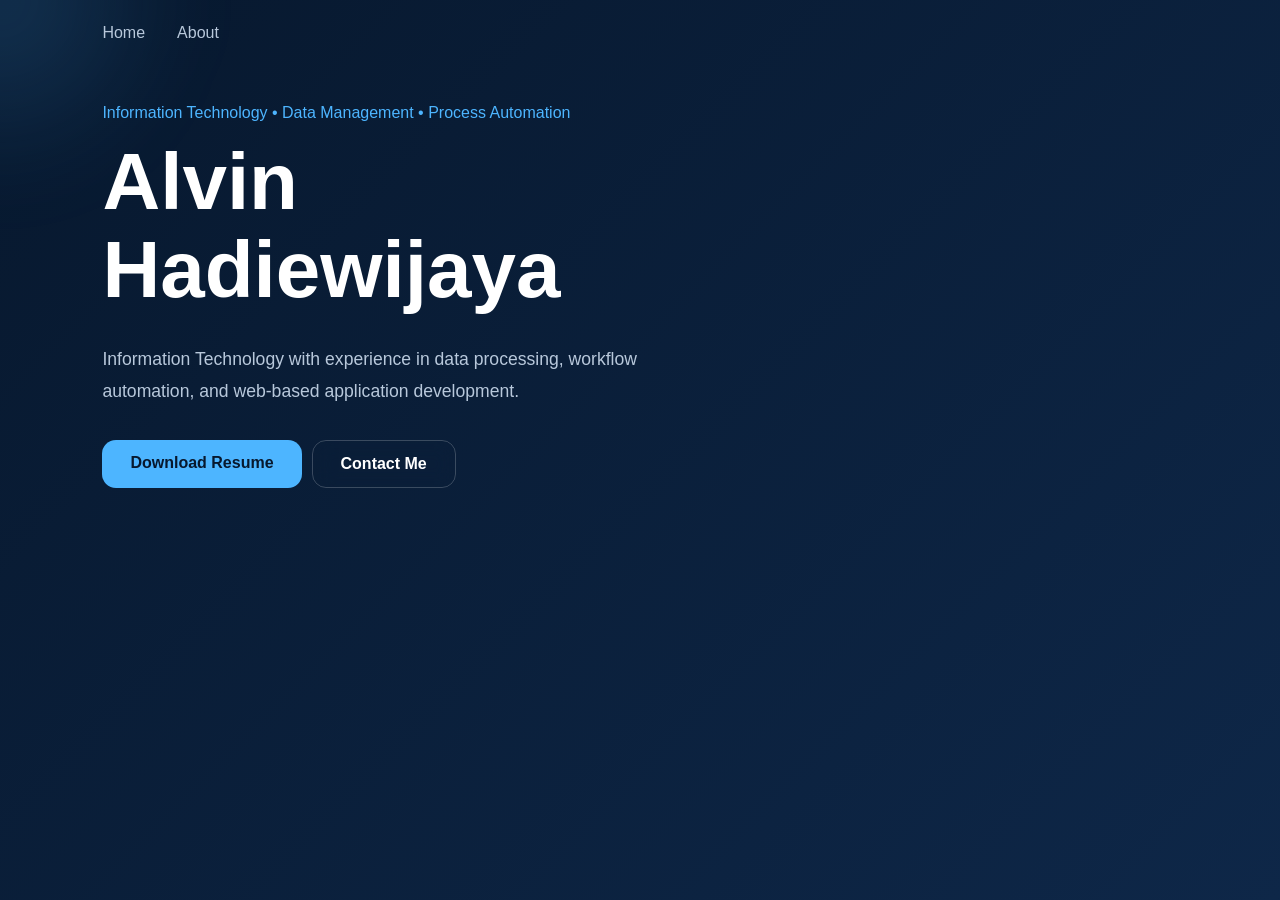
==== index.html @ e887e34e "Add files via upload" ====
<!DOCTYPE html>
<html lang="id">
<head>
    <meta charset="UTF-8">
    <meta name="viewport" content="width=device-width, initial-scale=1.0">
    <title>Alvin Hadiewijaya</title>

    <link rel="stylesheet" href="web.css">
</head>
<body>

    <div class="cursor-glow"></div>

    <header class="navbar">
        <nav>
            <a href="index.html">Home</a>
            <a href="About/about.html">About</a>
        </nav>
    </header>

    <main class="hero">

    <div class="hero-left">

    <p class="tagline reveal delay-1">
        Information Technology • Data Management • Process Automation
    </p>

    <h1 class="reveal delay-2">
        Alvin Hadiewijaya
    </h1>

    <p class="description reveal delay-3">
        Information Technology with experience in data
        processing, workflow automation, and web-based application
        development.
    </p>

    <div class="buttons reveal delay-4">
        <a
    href="assets/Alvin-Hadiewijaya-CV.pdf"
    download
    class="btn primary"
>
    Download Resume
</a>
        <a
    href="https://wa.me/6287883411409"
    target="_blank"
    rel="noopener noreferrer"
    class="btn secondary"
>
    Contact Me
</a>

</main>

    <script src="web.js"></script>

</body>
</html>
---- web.css ----
* {
    margin: 0;
    padding: 0;
    box-sizing: border-box;
}

:root {
    --dark-blue: #07182e;
    --card-blue: #0e2748;
    --light-blue: #4db5ff;
    --text: #ffffff;
    --text-soft: #b8c8db;
}

body {
    font-family: Arial, sans-serif;
    background: linear-gradient(135deg, #07182e, #0e2748);
    color: var(--text);
    min-height: 100vh;
    overflow-x: hidden;
}

.navbar {
    width: 100%;
    padding: 24px 8%;
    display: flex;
    justify-content: space-between;
    align-items: center;
}

.logo {
    font-size: 1.5rem;
    font-weight: 700;
    letter-spacing: 3px;
}

nav {
    display: flex;
    gap: 32px;
}

nav a {
    text-decoration: none;
    color: var(--text-soft);
    transition: 0.3s;
}

nav a:hover {
    color: var(--light-blue);
}

.hero {
    min-height: calc(60vh - 80px);
    padding: 0 8%;

    display: grid;
    grid-template-columns: 1.2fr 0.8fr;
    align-items: center;
    gap: 60px;
}

.skill-card {
    width: 100%;
    max-width: 350px;

    background: rgba(255,255,255,0.05);
    backdrop-filter: blur(20px);

    border: 1px solid rgba(255,255,255,0.1);
    border-radius: 24px;

    padding: 32px;

    display: flex;
    flex-wrap: wrap;
    gap: 12px;
}

.hero-left {
    max-width: 650px;
}

.reveal {
    opacity: 0;
    transform: translateY(40px);
    animation: revealUp 0.8s ease forwards;
}

.delay-1 {
    animation-delay: 0.2s;
}

.delay-2 {
    animation-delay: 0.4s;
}

.delay-3 {
    animation-delay: 0.6s;
}

.delay-4 {
    animation-delay: 0.8s;
}

@keyframes revealUp {
    from {
        opacity: 0;
        transform: translateY(40px);
    }

    to {
        opacity: 1;
        transform: translateY(0);
    }
}

.tagline {
    color: var(--light-blue);
    margin-bottom: 16px;
    font-weight: 500;
}

.hero h1 {
    font-size: clamp(2.5rem, 8vw, 5rem);
    line-height: 1.1;
    margin-bottom: 30px;
}

.hero h1 span {
    color: var(--light-blue);
}

.description {
    color: var(--text-soft);
    line-height: 1.8;
    font-size: 1.1rem;
    margin-bottom: 32px;
}

.buttons {
    display: flex;
    gap: 10px;
    flex-wrap: wrap;
}

.btn {
    text-decoration: none;
    padding: 14px 28px;
    border-radius: 14px;
    transition: all 0.35s ease;
    font-weight: 600;
    position: relative;
    overflow: hidden;
}

.btn:hover {
    transform: translateY(-6px) scale(1.03);
}

.primary {
    background: var(--light-blue);
    color: var(--dark-blue);
}

.primary:hover {
    transform: translateY(-5px);
    box-shadow: 0 10px 30px rgba(77, 181, 255, 0.4);
}

.secondary {
    border: 1px solid rgba(255,255,255,0.2);
    color: white;
    backdrop-filter: blur(10px);
}

.secondary:hover {
    border-color: var(--light-blue);
    transform: translateY(-5px);
}

.cursor-glow {
    position: fixed;
    width: 380px;
    height: 380px;
    filter: blur(40px);
    transition: left 0.08s linear, top 0.08s linear;
    border-radius: 50%;
    background: radial-gradient(
        circle,
        rgba(77, 181, 255, 0.18),
        transparent 70%
    );
    pointer-events: none;
    transform: translate(-50%, -50%);
    z-index: -1;
}

@keyframes fadeUp {
    from {
        opacity: 0;
        transform: translateY(40px);
    }

    to {
        opacity: 1;
        transform: translateY(0);
    }
}

@media (max-width: 768px) {

    .navbar {
        flex-direction: column;
        gap: 20px;
    }

    nav {
        gap: 20px;
        flex-wrap: wrap;
        justify-content: center;
    }

    .hero {
        text-align: center;
        justify-content: center;
    }

    .buttons {
        justify-content: center;
    }
}

@media (max-width: 768px) {

    .hero {
        grid-template-columns: 1fr;
        text-align: center;
    }

    .hero-right {
        order: -1;
    }

    .buttons {
        justify-content: center;
    }
}

.btn::before {
    content: "";

    position: absolute;
    top: 0;
    left: -120%;

    width: 80px;
    height: 100%;

    background: linear-gradient(
        90deg,
        transparent,
        rgba(255,255,255,0.3),
        transparent
    );

    transform: skewX(-25deg);
    transition: 0.6s;
}

.btn:hover::before {
    left: 130%;
}

.sparkle {
    position: fixed;

    background: #ffffff;

    clip-path: polygon(
        50% 0%,
        61% 35%,
        98% 35%,
        68% 57%,
        79% 91%,
        50% 70%,
        21% 91%,
        32% 57%,
        2% 35%,
        39% 35%
    );

    pointer-events: none;

    transform: translate(-50%, -50%);

    filter:
        drop-shadow(0 0 3px rgba(255,255,255,0.6))
        drop-shadow(0 0 8px rgba(77,181,255,0.35));

    animation: sparkleAnim 0.9s ease-out forwards;

    z-index: 9999;

    will-change: transform, opacity;
}

@keyframes sparkleAnim {

    0% {
        opacity: 0;
        transform: translate(-50%, -50%) scale(0.4) rotate(0deg);
    }

    20% {
        opacity: 1;
        transform: translate(-50%, -50%) scale(1) rotate(90deg);
    }

    100% {
        opacity: 0;
        transform:
            translate(
                calc(-50% + var(--drift-x)),
                calc(-50% + var(--drift-y))
            )
            scale(0)
            rotate(240deg);
    }
}

.about-section {
    min-height: calc(100vh - 90px);
    padding: 60px 8%;
}

.about-content {
    max-width: 900px;
}

.about-stats {
    display: flex;
    flex-wrap: wrap;
    gap: 20px;
    margin-top: 40px;
}

.stat-card {
    min-width: 180px;
    padding: 24px;

    background: rgba(255, 255, 255, 0.05);
    border: 1px solid rgba(255, 255, 255, 0.1);
    border-radius: 20px;

    backdrop-filter: blur(20px);
}

.stat-card h3 {
    color: var(--light-blue);
    font-size: 2rem;
    margin-bottom: 8px;
}

.stat-card span {
    color: var(--text-soft);
}

.skills {
    display: flex;
    flex-wrap: wrap;
    gap: 12px;
    margin-top: 40px;
}

.skills span {
    padding: 10px 18px;

    background: rgba(77, 181, 255, 0.12);
    border: 1px solid rgba(77, 181, 255, 0.25);
    border-radius: 999px;

    color: var(--light-blue);
}

.section-title {
    margin-top: 50px;
    margin-bottom: 24px;

    font-size: 1.6rem;
    font-weight: 700;
}

.experience-grid {
    display: grid;
    grid-template-columns: repeat(auto-fit, minmax(260px, 1fr));
    gap: 20px;
}

.experience-card {
    padding: 24px;

    background: rgba(255, 255, 255, 0.05);
    backdrop-filter: blur(20px);

    border: 1px solid rgba(255, 255, 255, 0.1);
    border-radius: 20px;

    transition: all 0.3s ease;
}

.experience-card:hover {
    transform: translateY(-6px);

    border-color: rgba(77, 181, 255, 0.4);

    box-shadow: 0 15px 35px rgba(77, 181, 255, 0.15);
}

.experience-year {
    display: inline-block;

    margin-bottom: 14px;
    padding: 6px 12px;

    background: rgba(77, 181, 255, 0.15);
    border-radius: 999px;

    color: var(--light-blue);
    font-size: 0.9rem;
    font-weight: 600;
}

.experience-card h3 {
    margin-bottom: 10px;
}

.experience-role {
    color: var(--light-blue);
    margin-bottom: 12px;
    font-size: 0.95rem;
}

.experience-desc {
    color: var(--text-soft);
    line-height: 1.7;
    font-size: 0.95rem;
}
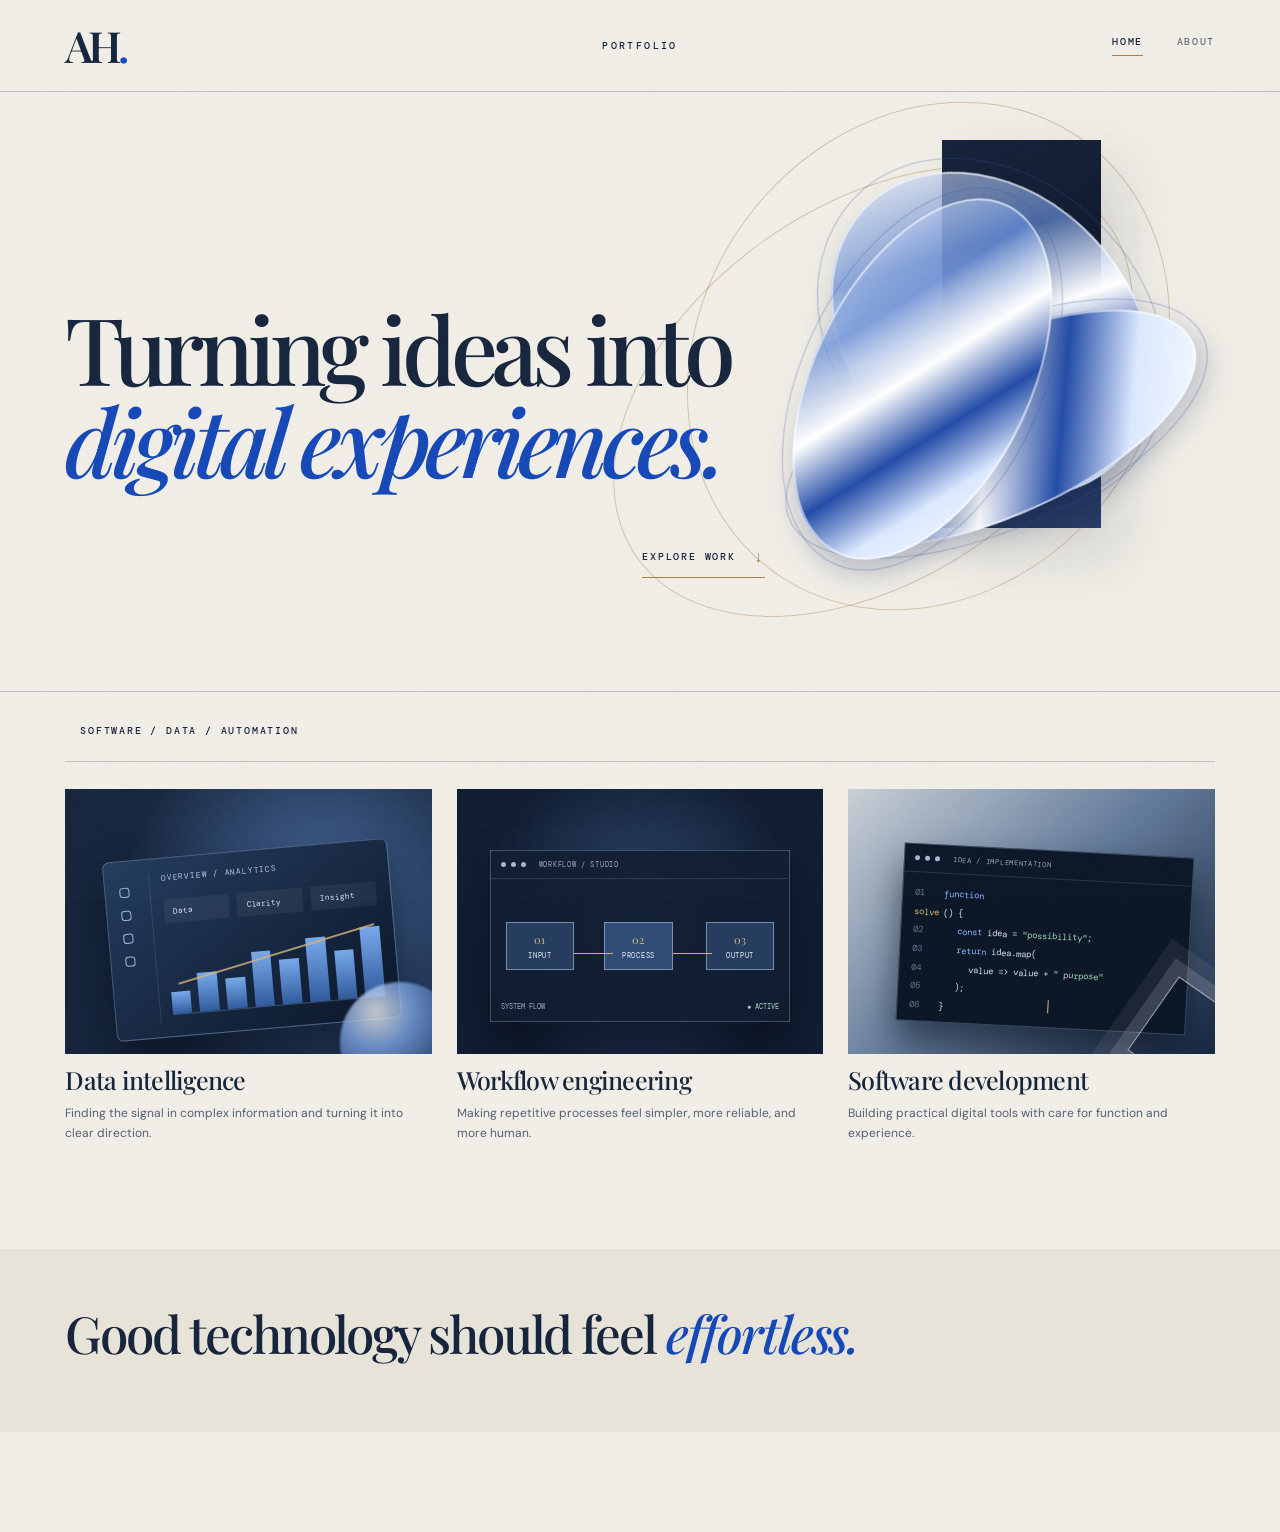
==== commit c9284e6f: "Add files via upload" ====
--- a/index.html
+++ b/index.html
@@ -1,61 +1,116 @@
-<!DOCTYPE html>
-<html lang="id">
-<head>
-    <meta charset="UTF-8">
-    <meta name="viewport" content="width=device-width, initial-scale=1.0">
-    <title>Alvin Hadiewijaya</title>
-
-    <link rel="stylesheet" href="web.css">
-</head>
-<body>
-
-    <div class="cursor-glow"></div>
-
-    <header class="navbar">
-        <nav>
-            <a href="index.html">Home</a>
-            <a href="About/about.html">About</a>
-        </nav>
-    </header>
-
-    <main class="hero">
-
-    <div class="hero-left">
-
-    <p class="tagline reveal delay-1">
-        Information Technology • Data Management • Process Automation
-    </p>
-
-    <h1 class="reveal delay-2">
-        Alvin Hadiewijaya
-    </h1>
-
-    <p class="description reveal delay-3">
-        Information Technology with experience in data
-        processing, workflow automation, and web-based application
-        development.
-    </p>
-
-    <div class="buttons reveal delay-4">
-        <a
-    href="assets/Alvin-Hadiewijaya-CV.pdf"
-    download
-    class="btn primary"
->
-    Download Resume
-</a>
-        <a
-    href="https://wa.me/6287883411409"
-    target="_blank"
-    rel="noopener noreferrer"
-    class="btn secondary"
->
-    Contact Me
-</a>
-
-</main>
-
-    <script src="web.js"></script>
-
-</body>
-</html>+<!DOCTYPE html>
+<html lang="id">
+<head>
+  <meta charset="UTF-8">
+  <meta name="viewport" content="width=device-width, initial-scale=1.0">
+  <meta name="theme-color" content="#f1eee7">
+  <meta name="description" content="Alvin Hadiewijaya — Independent Developer / Digital Thinker.">
+  <title>Alvin Hadiewijaya — Digital Portfolio</title>
+  <link rel="preconnect" href="https://fonts.googleapis.com">
+  <link rel="preconnect" href="https://fonts.gstatic.com" crossorigin>
+  <link href="https://fonts.googleapis.com/css2?family=DM+Mono:wght@400;500&family=DM+Sans:wght@400;500;600;700&family=Playfair+Display:ital,wght@0,500;0,600;1,500;1,600&display=swap" rel="stylesheet">
+  <link rel="stylesheet" href="web.css">
+</head>
+<body class="home-page">
+  <div class="grain"></div>
+  <header class="site-header">
+    <a class="brand" aria-label="Alvin Hadiewijaya home">AH<span>.</span></a>
+    <div class="header-center">PORTFOLIO </div>
+    <nav class="main-nav" aria-label="Main navigation">
+      <a class="active" href="index.html">Home</a>
+      <a href="About/about.html">About</a>
+    </nav>
+    <button class="menu-toggle" type="button" aria-label="Open navigation" aria-expanded="false">
+      <span></span><span></span>
+    </button>
+  </header>
+
+  <main>
+    <section class="home-hero">
+      <div class="hero-copy">
+        <h1>Turning ideas into <em>digital experiences.</em></h1>
+        <div class="hero-bottom">
+          <p class="discipline"></p>
+          <a class="text-link" href="#selected-work">EXPLORE WORK <span>↓</span></a>
+        </div>
+      </div>
+      <div class="hero-art" aria-label="Abstract blue glass and chrome sculpture">
+        <div class="art-orbit orbit-one"></div>
+        <div class="art-orbit orbit-two"></div>
+        <div class="art-panel"></div>
+        <div class="glass-form glass-form-one"></div>
+        <div class="glass-form glass-form-two"></div>
+        <div class="glass-form glass-form-three"></div>
+      </div>
+    </section>
+
+    <section class="selected-work section-shell" id="selected-work">
+      <div class="section-heading">
+        <p><span class="section-mark"></span>SOFTWARE / DATA / AUTOMATION</p>
+      </div>
+      <div class="work-grid">
+        <article class="work-item">
+          <a class="work-visual visual-data" aria-label="Explore data intelligence">
+            <div class="visual-dashboard">
+              <div class="dash-sidebar"><i></i><i></i><i></i><i></i></div>
+              <div class="dash-content">
+                <div class="dash-label">OVERVIEW / ANALYTICS</div>
+                <div class="dash-numbers"><b>Data</b><b>Clarity</b><b>Insight</b></div>
+                <div class="chart-bars"><i></i><i></i><i></i><i></i><i></i><i></i><i></i><i></i></div>
+                <div class="chart-line"></div>
+              </div>
+            </div>
+            <div class="visual-orb"></div>
+          </a>
+          <h2>Data intelligence</h2>
+          <p>Finding the signal in complex information and turning it into clear direction.</p>
+        </article>
+        <article class="work-item">
+          <a class="work-visual visual-flow" aria-label="Explore workflow engineering">
+            <div class="flow-window">
+              <div class="flow-window-head"><i></i><i></i><i></i><span>WORKFLOW / STUDIO</span></div>
+              <div class="flow-node node-a"><b>01</b><span>INPUT</span></div>
+              <div class="flow-node node-b"><b>02</b><span>PROCESS</span></div>
+              <div class="flow-node node-c"><b>03</b><span>OUTPUT</span></div>
+              <div class="flow-connector connector-a"></div>
+              <div class="flow-connector connector-b"></div>
+              <div class="flow-status">SYSTEM FLOW <strong>● ACTIVE</strong></div>
+            </div>
+            <div class="flow-glow"></div>
+          </a>
+          <h2>Workflow engineering</h2>
+          <p>Making repetitive processes feel simpler, more reliable, and more human.</p>
+        </article>
+        <article class="work-item">
+          <a class="work-visual visual-code" aria-label="Explore software development">
+            <div class="code-window">
+              <div class="code-window-head"><i></i><i></i><i></i><span>IDEA / IMPLEMENTATION</span></div>
+              <div class="code-lines">
+                <span class="code-muted">01</span><b>function</b> <i>solve</i>() {
+                <span class="code-muted">02</span><span class="indent"><b>const</b> idea = <em>"possibility"</em>;</span>
+                <span class="code-muted">03</span><span class="indent"><b>return</b> idea.map(</span>
+                <span class="code-muted">04</span><span class="indent-two">value =&gt; value + <em>" purpose"</em></span>
+                <span class="code-muted">05</span><span class="indent">);</span>
+                <span class="code-muted">06</span>}
+              </div>
+              <div class="code-cursor"></div>
+            </div>
+            <div class="code-shape"></div>
+          </a>
+          <h2>Software development</h2>
+          <p>Building practical digital tools with care for function and experience.</p>
+        </article>
+      </div>
+    </section>
+
+    <section class="home-note section-shell">
+      <p class="note-statement">Good technology should feel <em>effortless.</em></p>
+    </section>
+  </main>
+
+  <footer class="site-footer">
+    
+  </footer>
+  <script src="web.js"></script>
+</body>
+</html>
--- a/web.css
+++ b/web.css
@@ -1,447 +1,142 @@
-* {
-    margin: 0;
-    padding: 0;
-    box-sizing: border-box;
-}
-
-:root {
-    --dark-blue: #07182e;
-    --card-blue: #0e2748;
-    --light-blue: #4db5ff;
-    --text: #ffffff;
-    --text-soft: #b8c8db;
-}
-
-body {
-    font-family: Arial, sans-serif;
-    background: linear-gradient(135deg, #07182e, #0e2748);
-    color: var(--text);
-    min-height: 100vh;
-    overflow-x: hidden;
-}
-
-.navbar {
-    width: 100%;
-    padding: 24px 8%;
-    display: flex;
-    justify-content: space-between;
-    align-items: center;
-}
-
-.logo {
-    font-size: 1.5rem;
-    font-weight: 700;
-    letter-spacing: 3px;
-}
-
-nav {
-    display: flex;
-    gap: 32px;
-}
-
-nav a {
-    text-decoration: none;
-    color: var(--text-soft);
-    transition: 0.3s;
-}
-
-nav a:hover {
-    color: var(--light-blue);
-}
-
-.hero {
-    min-height: calc(60vh - 80px);
-    padding: 0 8%;
-
-    display: grid;
-    grid-template-columns: 1.2fr 0.8fr;
-    align-items: center;
-    gap: 60px;
-}
-
-.skill-card {
-    width: 100%;
-    max-width: 350px;
-
-    background: rgba(255,255,255,0.05);
-    backdrop-filter: blur(20px);
-
-    border: 1px solid rgba(255,255,255,0.1);
-    border-radius: 24px;
-
-    padding: 32px;
-
-    display: flex;
-    flex-wrap: wrap;
-    gap: 12px;
-}
-
-.hero-left {
-    max-width: 650px;
-}
-
-.reveal {
-    opacity: 0;
-    transform: translateY(40px);
-    animation: revealUp 0.8s ease forwards;
-}
-
-.delay-1 {
-    animation-delay: 0.2s;
-}
-
-.delay-2 {
-    animation-delay: 0.4s;
-}
-
-.delay-3 {
-    animation-delay: 0.6s;
-}
-
-.delay-4 {
-    animation-delay: 0.8s;
-}
-
-@keyframes revealUp {
-    from {
-        opacity: 0;
-        transform: translateY(40px);
-    }
-
-    to {
-        opacity: 1;
-        transform: translateY(0);
-    }
-}
-
-.tagline {
-    color: var(--light-blue);
-    margin-bottom: 16px;
-    font-weight: 500;
-}
-
-.hero h1 {
-    font-size: clamp(2.5rem, 8vw, 5rem);
-    line-height: 1.1;
-    margin-bottom: 30px;
-}
-
-.hero h1 span {
-    color: var(--light-blue);
-}
-
-.description {
-    color: var(--text-soft);
-    line-height: 1.8;
-    font-size: 1.1rem;
-    margin-bottom: 32px;
-}
-
-.buttons {
-    display: flex;
-    gap: 10px;
-    flex-wrap: wrap;
-}
-
-.btn {
-    text-decoration: none;
-    padding: 14px 28px;
-    border-radius: 14px;
-    transition: all 0.35s ease;
-    font-weight: 600;
-    position: relative;
-    overflow: hidden;
-}
-
-.btn:hover {
-    transform: translateY(-6px) scale(1.03);
-}
-
-.primary {
-    background: var(--light-blue);
-    color: var(--dark-blue);
-}
-
-.primary:hover {
-    transform: translateY(-5px);
-    box-shadow: 0 10px 30px rgba(77, 181, 255, 0.4);
-}
-
-.secondary {
-    border: 1px solid rgba(255,255,255,0.2);
-    color: white;
-    backdrop-filter: blur(10px);
-}
-
-.secondary:hover {
-    border-color: var(--light-blue);
-    transform: translateY(-5px);
-}
-
-.cursor-glow {
-    position: fixed;
-    width: 380px;
-    height: 380px;
-    filter: blur(40px);
-    transition: left 0.08s linear, top 0.08s linear;
-    border-radius: 50%;
-    background: radial-gradient(
-        circle,
-        rgba(77, 181, 255, 0.18),
-        transparent 70%
-    );
-    pointer-events: none;
-    transform: translate(-50%, -50%);
-    z-index: -1;
-}
-
-@keyframes fadeUp {
-    from {
-        opacity: 0;
-        transform: translateY(40px);
-    }
-
-    to {
-        opacity: 1;
-        transform: translateY(0);
-    }
-}
-
-@media (max-width: 768px) {
-
-    .navbar {
-        flex-direction: column;
-        gap: 20px;
-    }
-
-    nav {
-        gap: 20px;
-        flex-wrap: wrap;
-        justify-content: center;
-    }
-
-    .hero {
-        text-align: center;
-        justify-content: center;
-    }
-
-    .buttons {
-        justify-content: center;
-    }
-}
-
-@media (max-width: 768px) {
-
-    .hero {
-        grid-template-columns: 1fr;
-        text-align: center;
-    }
-
-    .hero-right {
-        order: -1;
-    }
-
-    .buttons {
-        justify-content: center;
-    }
-}
-
-.btn::before {
-    content: "";
-
-    position: absolute;
-    top: 0;
-    left: -120%;
-
-    width: 80px;
-    height: 100%;
-
-    background: linear-gradient(
-        90deg,
-        transparent,
-        rgba(255,255,255,0.3),
-        transparent
-    );
-
-    transform: skewX(-25deg);
-    transition: 0.6s;
-}
-
-.btn:hover::before {
-    left: 130%;
-}
-
-.sparkle {
-    position: fixed;
-
-    background: #ffffff;
-
-    clip-path: polygon(
-        50% 0%,
-        61% 35%,
-        98% 35%,
-        68% 57%,
-        79% 91%,
-        50% 70%,
-        21% 91%,
-        32% 57%,
-        2% 35%,
-        39% 35%
-    );
-
-    pointer-events: none;
-
-    transform: translate(-50%, -50%);
-
-    filter:
-        drop-shadow(0 0 3px rgba(255,255,255,0.6))
-        drop-shadow(0 0 8px rgba(77,181,255,0.35));
-
-    animation: sparkleAnim 0.9s ease-out forwards;
-
-    z-index: 9999;
-
-    will-change: transform, opacity;
-}
-
-@keyframes sparkleAnim {
-
-    0% {
-        opacity: 0;
-        transform: translate(-50%, -50%) scale(0.4) rotate(0deg);
-    }
-
-    20% {
-        opacity: 1;
-        transform: translate(-50%, -50%) scale(1) rotate(90deg);
-    }
-
-    100% {
-        opacity: 0;
-        transform:
-            translate(
-                calc(-50% + var(--drift-x)),
-                calc(-50% + var(--drift-y))
-            )
-            scale(0)
-            rotate(240deg);
-    }
-}
-
-.about-section {
-    min-height: calc(100vh - 90px);
-    padding: 60px 8%;
-}
-
-.about-content {
-    max-width: 900px;
-}
-
-.about-stats {
-    display: flex;
-    flex-wrap: wrap;
-    gap: 20px;
-    margin-top: 40px;
-}
-
-.stat-card {
-    min-width: 180px;
-    padding: 24px;
-
-    background: rgba(255, 255, 255, 0.05);
-    border: 1px solid rgba(255, 255, 255, 0.1);
-    border-radius: 20px;
-
-    backdrop-filter: blur(20px);
-}
-
-.stat-card h3 {
-    color: var(--light-blue);
-    font-size: 2rem;
-    margin-bottom: 8px;
-}
-
-.stat-card span {
-    color: var(--text-soft);
-}
-
-.skills {
-    display: flex;
-    flex-wrap: wrap;
-    gap: 12px;
-    margin-top: 40px;
-}
-
-.skills span {
-    padding: 10px 18px;
-
-    background: rgba(77, 181, 255, 0.12);
-    border: 1px solid rgba(77, 181, 255, 0.25);
-    border-radius: 999px;
-
-    color: var(--light-blue);
-}
-
-.section-title {
-    margin-top: 50px;
-    margin-bottom: 24px;
-
-    font-size: 1.6rem;
-    font-weight: 700;
-}
-
-.experience-grid {
-    display: grid;
-    grid-template-columns: repeat(auto-fit, minmax(260px, 1fr));
-    gap: 20px;
-}
-
-.experience-card {
-    padding: 24px;
-
-    background: rgba(255, 255, 255, 0.05);
-    backdrop-filter: blur(20px);
-
-    border: 1px solid rgba(255, 255, 255, 0.1);
-    border-radius: 20px;
-
-    transition: all 0.3s ease;
-}
-
-.experience-card:hover {
-    transform: translateY(-6px);
-
-    border-color: rgba(77, 181, 255, 0.4);
-
-    box-shadow: 0 15px 35px rgba(77, 181, 255, 0.15);
-}
-
-.experience-year {
-    display: inline-block;
-
-    margin-bottom: 14px;
-    padding: 6px 12px;
-
-    background: rgba(77, 181, 255, 0.15);
-    border-radius: 999px;
-
-    color: var(--light-blue);
-    font-size: 0.9rem;
-    font-weight: 600;
-}
-
-.experience-card h3 {
-    margin-bottom: 10px;
-}
-
-.experience-role {
-    color: var(--light-blue);
-    margin-bottom: 12px;
-    font-size: 0.95rem;
-}
-
-.experience-desc {
-    color: var(--text-soft);
-    line-height: 1.7;
-    font-size: 0.95rem;
-}+*{margin:0;padding:0;box-sizing:border-box}
+:root{--paper:#f1eee7;--paper-deep:#e8e3d9;--ink:#17263d;--ink-soft:#526071;--blue:#1649b8;--gold:#a78249;--line:rgba(23,38,61,.23);--mono:"DM Mono",monospace;--sans:"DM Sans",sans-serif;--serif:"Playfair Display",Georgia,serif}
+html{scroll-behavior:smooth}
+body{background:var(--paper);color:var(--ink);font-family:var(--sans);min-height:100vh;overflow-x:hidden}
+body:after{content:"";position:fixed;inset:0;pointer-events:none;z-index:20;opacity:.13;background-image:url("data:image/svg+xml,%3Csvg viewBox='0 0 180 180' xmlns='http://www.w3.org/2000/svg'%3E%3Cfilter id='n'%3E%3CfeTurbulence type='fractalNoise' baseFrequency='.9' numOctaves='3' stitchTiles='stitch'/%3E%3C/filter%3E%3Crect width='100%25' height='100%25' filter='url(%23n)' opacity='.17'/%3E%3C/svg%3E")}
+a{color:inherit;text-decoration:none}
+button{font:inherit}
+.site-header{height:92px;padding:0 5.1%;display:grid;grid-template-columns:1fr 1fr 1fr;align-items:center;border-bottom:1px solid var(--line);position:relative;z-index:30}
+.brand{font:600 43px/.9 var(--serif);letter-spacing:-4px;width:max-content}
+.brand span{color:var(--blue)}
+.header-center{text-align:center;font:500 10px var(--mono);letter-spacing:.24em}
+.header-center i{font-style:normal;color:var(--gold)}
+.main-nav{display:flex;justify-content:flex-end;gap:34px}
+.main-nav a{font:500 10px var(--mono);letter-spacing:.16em;text-transform:uppercase;color:#68717b;transition:color .25s}
+.main-nav a:hover,.main-nav a.active{color:var(--ink)}
+.main-nav a.active:after{content:"";display:block;width:100%;height:1px;background:var(--gold);margin-top:7px}
+.menu-toggle{display:none}
+.home-hero{min-height:600px;padding:88px 5.1% 48px;position:relative;display:flex;align-items:center;border-bottom:1px solid var(--line);overflow:hidden}
+.hero-copy{position:relative;z-index:4;width:69%;max-width:920px}
+.eyebrow{font:500 10px var(--mono);letter-spacing:.2em;text-transform:uppercase;display:flex;align-items:center;gap:15px}
+.eyebrow-line{width:28px;height:1px;background:var(--blue);display:inline-block}
+.eyebrow b{font-weight:400;color:var(--gold)}
+.home-hero h1{font:500 clamp(58px,7.3vw,112px)/.99 var(--serif);letter-spacing:-.065em;max-width:900px;margin:55px 0 60px}
+.home-hero h1 em,.about-intro h1 em,.note-statement em,.capability-layout h2 em,.about-contact h2 em{color:var(--blue);font-weight:500}
+.hero-bottom{display:flex;align-items:center;justify-content:space-between;max-width:700px}
+.discipline{font:500 10px var(--mono);letter-spacing:.23em}
+.text-link{font:500 10px var(--mono);letter-spacing:.18em;display:inline-flex;align-items:center;gap:18px;border-bottom:1px solid var(--gold);padding:0 0 10px;transition:gap .25s,color .25s}
+.text-link:hover{gap:27px;color:var(--blue)}
+.text-link span{font-size:16px;color:var(--gold)}
+.hero-art{position:absolute;right:4.5%;top:8%;width:43%;height:83%;min-height:440px}
+.art-panel{position:absolute;right:22%;top:0;width:29%;height:78%;background:linear-gradient(155deg,#17233b,#0b1427 60%,#283c67);box-shadow:20px 25px 60px #17263d25}
+.art-orbit{position:absolute;border:1px solid #a7824966;border-radius:50%;transform:rotate(-35deg)}
+.orbit-one{width:105%;height:75%;left:-16%;top:13%}
+.orbit-two{width:83%;height:107%;left:5%;top:-10%;transform:rotate(35deg)}
+.glass-form{position:absolute;border:13px solid transparent;border-radius:48% 52% 48% 52%;filter:drop-shadow(8px 15px 13px #132a5930);background:linear-gradient(120deg,#fff9,#668ed9aa 30%,#fff 48%,#234ca7 64%,#dbe8ff 79%,#fff);background-clip:padding-box;box-shadow:inset 0 0 0 2px #fff9,0 0 0 1px #3155a455}
+.glass-form-one{width:70%;height:62%;right:7%;top:8%;transform:rotate(42deg)}
+.glass-form-two{width:82%;height:40%;right:0;top:38%;transform:rotate(-25deg);border-width:11px}
+.glass-form-three{width:43%;height:82%;right:33%;top:7%;transform:rotate(28deg);border-width:10px}
+.art-cross{position:absolute;font:300 27px var(--sans);color:var(--gold)}
+.cross-one{right:0;top:17%}.cross-two{left:3%;bottom:8%}
+.art-index{position:absolute;right:1%;bottom:2%;font:10px var(--mono);letter-spacing:.15em}.art-index span{color:var(--gold)}
+.hero-side-note{position:absolute;right:5.1%;bottom:50px;font:9px/1.8 var(--mono);letter-spacing:.16em;color:#7c8490;text-align:right}
+.section-shell{padding-left:5.1%;padding-right:5.1%}
+.selected-work{padding-top:32px;padding-bottom:105px}
+.section-heading{display:flex;justify-content:space-between;align-items:center;padding-bottom:24px;border-bottom:1px solid var(--line)}
+.section-heading>p{font:500 10px var(--mono);letter-spacing:.18em}
+.section-heading>p i{font-style:normal;color:var(--gold)}
+.section-mark{color:var(--gold);margin-right:15px}
+.section-count{font:9px var(--mono);letter-spacing:.13em;color:#87909a}
+.work-grid{display:grid;grid-template-columns:repeat(3,1fr);gap:25px;padding-top:27px}
+.work-visual{height:265px;display:block;position:relative;overflow:hidden;background:#17263d}
+.visual-top{position:absolute;z-index:4;top:17px;left:18px;right:18px;display:flex;justify-content:space-between;color:#e9edf5;font:9px var(--mono);letter-spacing:.14em}
+.visual-data{background:radial-gradient(circle at 70% 40%,#47699e,#17263d 65%)}
+.visual-dashboard{position:absolute;left:12%;top:23%;width:78%;height:68%;background:linear-gradient(145deg,#243c5e,#0c1729);border:1px solid #9ab4db66;border-radius:7px;transform:rotate(-5deg);box-shadow:0 20px 40px #03091488;display:flex;padding:14px;gap:12px}
+.dash-sidebar{width:12%;border-right:1px solid #7189a344;display:flex;flex-direction:column;gap:13px;padding-top:12px}
+.dash-sidebar i{width:10px;height:10px;border:1px solid #9db6db;border-radius:3px}
+.dash-content{flex:1;position:relative}.dash-label{font:8px var(--mono);color:#b7c8e3;letter-spacing:.1em}
+.dash-numbers{display:flex;gap:8px;margin-top:17px}.dash-numbers b{font:8px var(--mono);font-weight:400;color:#dbe5f6;background:#ffffff0e;padding:7px 9px;flex:1}
+.chart-bars{height:74px;display:flex;align-items:end;gap:8px;margin-top:18px;border-bottom:1px solid #8ca3c455}
+.chart-bars i{display:block;flex:1;background:linear-gradient(#84b8ff,#3462a7);height:var(--h,50%);opacity:.9}
+.chart-bars i:nth-child(1){height:30%}.chart-bars i:nth-child(2){height:53%}.chart-bars i:nth-child(3){height:42%}.chart-bars i:nth-child(4){height:76%}.chart-bars i:nth-child(5){height:62%}.chart-bars i:nth-child(6){height:88%}.chart-bars i:nth-child(7){height:67%}.chart-bars i:nth-child(8){height:96%}
+.chart-line{position:absolute;left:4%;right:2%;bottom:25px;height:35px;border-top:2px solid #d5b47d;transform:skewY(-12deg);opacity:.8}
+.visual-orb{position:absolute;width:120px;height:120px;border-radius:50%;right:-28px;bottom:-48px;background:radial-gradient(circle at 30% 25%,#fff,#7ea8e9 30%,#233e70 72%);filter:blur(1px);opacity:.75}
+.visual-flow{background:radial-gradient(circle at 50% 50%,#314d76,#111d32 72%)}
+.flow-window,.code-window{position:absolute;left:9%;right:9%;top:23%;height:65%;border:1px solid #91a7c45c;background:#111d30e8;box-shadow:0 20px 35px #03091488}
+.flow-window-head,.code-window-head{height:28px;border-bottom:1px solid #ffffff20;display:flex;align-items:center;gap:5px;padding:0 10px}
+.flow-window-head i,.code-window-head i{width:5px;height:5px;border-radius:50%;background:#a5b7d2}.flow-window-head span,.code-window-head span{font:7px var(--mono);color:#9eacc2;margin-left:8px;letter-spacing:.1em}
+.flow-node{position:absolute;width:23%;height:48px;border:1px solid #9bb4d7aa;background:#263d60;display:flex;flex-direction:column;align-items:center;justify-content:center;gap:4px;color:#eaf1fc}
+.flow-node b{font:11px var(--serif);color:#d8b981}.flow-node span{font:7px var(--mono);letter-spacing:.1em}
+.node-a{left:5%;top:42%}.node-b{left:38%;top:42%;background:#304d78}.node-c{right:5%;top:42%}
+.flow-connector{position:absolute;top:60%;height:1px;background:#d0b17e;width:13%}.connector-a{left:28%}.connector-b{left:61%}
+.flow-status{position:absolute;bottom:10px;left:10px;right:10px;font:7px var(--mono);color:#9eacc2;display:flex;justify-content:space-between}.flow-status strong{color:#a9d7c0;font-weight:400}
+.visual-code{background:linear-gradient(135deg,#c9d0d7,#667d9c 48%,#182943)}
+.code-window{left:14%;right:7%;top:23%;height:67%;transform:rotate(3deg);background:#0c1728}
+.code-lines{padding:15px 12px;display:grid;grid-template-columns:22px 1fr;gap:7px;font:9px var(--mono);color:#d5e1f2;line-height:1.3}
+.code-lines .code-muted{color:#60728b}.code-lines b{color:#8eb5ff;font-weight:400}.code-lines i{color:#d8b77e;font-style:normal}.code-lines em{color:#a6d3bd;font-style:normal}.indent{padding-left:15px}.indent-two{padding-left:28px}
+.code-cursor{position:absolute;left:52%;bottom:14px;width:1px;height:13px;background:#d8b77e;animation:blink 1s steps(2) infinite}
+.code-shape{position:absolute;width:90px;height:90px;border:1px solid #fff9;right:-20px;bottom:-30px;transform:rotate(35deg);box-shadow:0 0 0 13px #fff2,0 0 0 27px #fff1}
+.work-meta{display:flex;justify-content:space-between;margin-top:18px;font:9px var(--mono);letter-spacing:.15em;color:#7a8490}
+.work-meta span:last-child{color:var(--gold);font-size:15px}
+.work-item h2{font:500 25px var(--serif);letter-spacing:-.03em;margin-top:9px}
+.work-item>p{font-size:12px;line-height:1.7;color:var(--ink-soft);max-width:340px;margin-top:7px}
+.home-note{padding-top:50px;padding-bottom:65px;background:var(--paper-deep);display:flex;align-items:center;gap:8%;position:relative}
+.home-note .eyebrow{font-size:9px;color:#707984;min-width:170px}
+.note-statement{font:500 clamp(30px,4vw,53px) var(--serif);letter-spacing:-.04em;flex:1}
+.round-link{width:76px;height:76px;border:1px solid var(--gold);border-radius:50%;display:flex;flex-direction:column;align-items:center;justify-content:center;gap:3px;font:9px var(--mono);letter-spacing:.1em;transition:background .25s,color .25s,transform .25s}
+.round-link span{font-size:16px;color:var(--gold)}.round-link:hover{background:var(--ink);color:var(--paper);transform:rotate(-8deg)}
+.site-footer{padding:27px 5.1%;display:flex;justify-content:space-between;align-items:center;min-height:100px}
+.footer-brand{font-size:30px}
+.site-footer p,.site-footer>a:last-child{font:9px var(--mono);letter-spacing:.13em;color:#78818a}
+.site-footer p span{margin-left:18px;color:var(--gold)}.site-footer>a:last-child:hover{color:var(--blue)}
+.about-intro{padding-top:53px;padding-bottom:45px;position:relative;overflow:hidden}
+.about-kicker{display:flex;justify-content:space-between;font:9px var(--mono);letter-spacing:.16em;color:#87909a;padding-bottom:24px;border-bottom:1px solid var(--line)}
+.about-intro-grid{display:grid;grid-template-columns:1.1fr .9fr;gap:9%;padding-top:70px;position:relative;z-index:2}
+.about-intro h1{font:500 clamp(48px,6.4vw,87px)/1.04 var(--serif);letter-spacing:-.06em;max-width:650px;margin-top:34px}
+.about-intro h1 em{display:block}
+.about-intro-copy{padding-top:35px;max-width:490px}
+.about-intro-copy p{font-size:13px;line-height:1.95;color:#536071;margin-bottom:20px}
+.download-link{display:inline-flex;gap:25px;align-items:center;margin-top:13px;padding-bottom:9px;border-bottom:1px solid var(--gold);font:10px var(--mono);letter-spacing:.14em}.download-link span{color:var(--gold);font-size:16px}
+.about-abstract{height:245px;position:relative;margin-top:50px;overflow:hidden;background:linear-gradient(105deg,#e5e1d8,#f1eee7 48%,#d9dce0)}
+.abstract-ring{position:absolute;border:14px solid transparent;border-radius:50%;background:linear-gradient(120deg,#fff,#7295d2 35%,#1d3c78 60%,#fff 85%) border-box;mask:linear-gradient(#000 0 0) padding-box,linear-gradient(#000 0 0);mask-composite:exclude;box-shadow:0 14px 28px #1a2e4b22}
+.ring-a{width:390px;height:190px;left:34%;top:18px;transform:rotate(-25deg)}
+.ring-b{width:280px;height:205px;left:48%;top:20px;transform:rotate(43deg)}
+.abstract-disc{position:absolute;width:210px;height:210px;border-radius:50%;left:45%;top:15px;background:radial-gradient(circle at 30% 25%,#fff,#b8c9e5 28%,#34588d 58%,#14243e 78%);opacity:.55;mix-blend-mode:multiply}
+.abstract-caption{position:absolute;bottom:18px;left:20px;font:8px var(--mono);letter-spacing:.17em;color:#657184}
+.about-facts{padding-top:55px;padding-bottom:75px}
+.facts-grid{display:grid;grid-template-columns:repeat(4,1fr);padding-top:30px}
+.fact{min-height:145px;padding:12px 24px;border-right:1px solid var(--line)}
+.fact:first-child{padding-left:0}.fact:last-child{border:0}
+.fact>strong{font:500 57px/.95 var(--serif);letter-spacing:-.06em}.fact>strong span{font-size:30px;color:var(--gold)}
+.fact>p{font:9px var(--mono);letter-spacing:.14em;color:#7b8490;margin-top:15px}
+.fact-note>strong{display:block;font:500 21px/1.35 var(--serif);letter-spacing:-.02em;margin-top:10px}.fact-note>strong em{color:var(--blue);font-weight:500}
+.capabilities{padding-top:50px;padding-bottom:80px;background:var(--paper-deep)}
+.capability-layout{display:grid;grid-template-columns:.8fr 1.2fr;gap:10%;padding-top:40px}
+.capability-layout h2{font:500 42px/1.1 var(--serif);letter-spacing:-.05em}
+.skill-cloud{display:flex;flex-wrap:wrap;gap:10px;align-content:start}
+.skill-cloud span{border:1px solid #aeb2b3;padding:10px 15px;border-radius:30px;font-size:11px;color:#445267;transition:background .2s,color .2s,border .2s}
+.skill-cloud span:hover{background:var(--ink);color:var(--paper);border-color:var(--ink)}
+.experience-section{padding-top:70px;padding-bottom:90px}
+.timeline{padding-top:10px}
+.timeline-item{display:grid;grid-template-columns:.45fr 1.55fr;gap:8%;padding:35px 0;border-bottom:1px solid var(--line)}
+.timeline-date{font:9px var(--mono);letter-spacing:.13em;color:#7f8994;padding-top:8px}
+.timeline-top{display:flex;justify-content:space-between;align-items:center}
+.timeline-top h2{font:500 28px var(--serif);letter-spacing:-.03em}
+.timeline-top span{font:9px var(--mono);color:var(--gold)}
+.timeline-role{font-size:12px;color:var(--blue);margin-top:8px;margin-bottom:20px}
+.timeline-content ul{list-style:none;display:grid;gap:11px;max-width:850px}
+.timeline-content li{font-size:12px;line-height:1.8;color:#566273;padding-left:17px;position:relative}
+.timeline-content li:before{content:"";position:absolute;left:0;top:9px;width:5px;height:1px;background:var(--gold)}
+.about-contact{padding-top:65px;padding-bottom:75px;background:var(--ink);color:var(--paper);position:relative}
+.about-contact .eyebrow{color:#aab6c6}
+.about-contact h2{font:500 clamp(39px,5vw,66px) var(--serif);letter-spacing:-.05em;margin:25px 0 30px}
+.about-contact h2 em{color:#9bb7ef}
+.about-contact .text-link{border-color:#a78249}
+.about-contact .text-link span{color:#c6a36c}
+.reveal{opacity:0;transform:translateY(18px);transition:opacity .7s ease,transform .7s ease}
+.reveal.is-visible{opacity:1;transform:translateY(0)}
+@keyframes blink{50%{opacity:0}}
+@media(max-width:900px){.home-hero{min-height:570px}.hero-copy{width:78%}.hero-art{right:-6%;width:49%;opacity:.8}.home-hero h1{font-size:clamp(56px,8vw,85px)}.work-grid{gap:16px}.work-visual{height:220px}.work-item h2{font-size:22px}.about-intro-grid{gap:5%}.facts-grid{grid-template-columns:repeat(2,1fr);row-gap:25px}.fact:nth-child(2){border:0}.fact:nth-child(3){padding-left:0}.capability-layout{gap:5%}}
+@media(max-width:640px){.site-header{height:76px;padding:0 6%;grid-template-columns:1fr auto}.brand{font-size:37px}.header-center{display:none}.main-nav{position:absolute;top:75px;left:0;right:0;background:var(--paper);padding:22px 6%;justify-content:flex-start;border-bottom:1px solid var(--line);display:none}.main-nav.is-open{display:flex}.menu-toggle{display:flex;width:38px;height:38px;border:1px solid var(--line);background:transparent;flex-direction:column;align-items:center;justify-content:center;gap:5px}.menu-toggle span{width:14px;height:1px;background:var(--ink)}.home-hero{min-height:680px;padding:65px 6% 40px;align-items:flex-start}.hero-copy{width:100%}.eyebrow{font-size:8px;letter-spacing:.13em;gap:9px}.home-hero h1{font-size:clamp(51px,13vw,76px);margin:40px 0 30px;max-width:500px}.hero-bottom{align-items:flex-start;flex-direction:column;gap:25px}.discipline{font-size:8px}.hero-art{width:85%;height:300px;min-height:0;top:auto;bottom:30px;right:-13%;opacity:.55}.hero-side-note{display:none}.selected-work{padding:28px 6% 70px}.section-heading{align-items:flex-start;gap:15px}.section-heading>p{font-size:8px;line-height:1.8}.section-count{font-size:7px;text-align:right}.work-grid{grid-template-columns:1fr;gap:35px;padding-top:22px}.work-visual{height:250px}.work-item h2{font-size:25px}.work-item>p{font-size:12px}.home-note{padding:42px 6%;flex-wrap:wrap;gap:20px}.home-note .eyebrow{width:100%}.note-statement{font-size:36px}.round-link{width:63px;height:63px;flex-shrink:0}.site-footer{padding:25px 6%;gap:20px;flex-wrap:wrap}.site-footer p{order:3;width:100%;font-size:8px}.site-footer>a:last-child{font-size:8px}
+.about-intro{padding:35px 6% 30px}.about-kicker{font-size:7px}.about-intro-grid{grid-template-columns:1fr;gap:15px;padding-top:48px}.about-intro h1{font-size:clamp(48px,12vw,70px);margin-top:27px}.about-intro-copy{padding-top:8px}.about-intro-copy p{font-size:12px}.about-abstract{height:180px;margin-top:30px}.ring-a{width:280px;height:135px;left:18%;top:22px}.ring-b{width:200px;height:145px;left:38%;top:18px}.abstract-disc{width:145px;height:145px;left:35%;top:18px}.about-facts{padding:45px 6% 60px}.facts-grid{grid-template-columns:repeat(2,1fr);padding-top:20px}.fact{padding:12px 12px;min-height:125px}.fact:nth-child(odd){padding-left:0}.fact:nth-child(even){border:0}.fact>strong{font-size:47px}.fact-note>strong{font-size:17px}.capabilities{padding:42px 6% 60px}.capability-layout{grid-template-columns:1fr;gap:25px;padding-top:30px}.capability-layout h2{font-size:37px}.skill-cloud{gap:8px}.skill-cloud span{font-size:10px;padding:9px 12px}.experience-section{padding:55px 6% 65px}.timeline-item{grid-template-columns:1fr;gap:13px;padding:27px 0}.timeline-date{font-size:8px}.timeline-top h2{font-size:25px}.timeline-content li{font-size:11px}.about-contact{padding:50px 6% 60px}.about-contact h2{font-size:43px}}
+@media(prefers-reduced-motion:reduce){html{scroll-behavior:auto}*,*:before,*:after{animation-duration:.01ms!important;animation-iteration-count:1!important;transition-duration:.01ms!important}}
